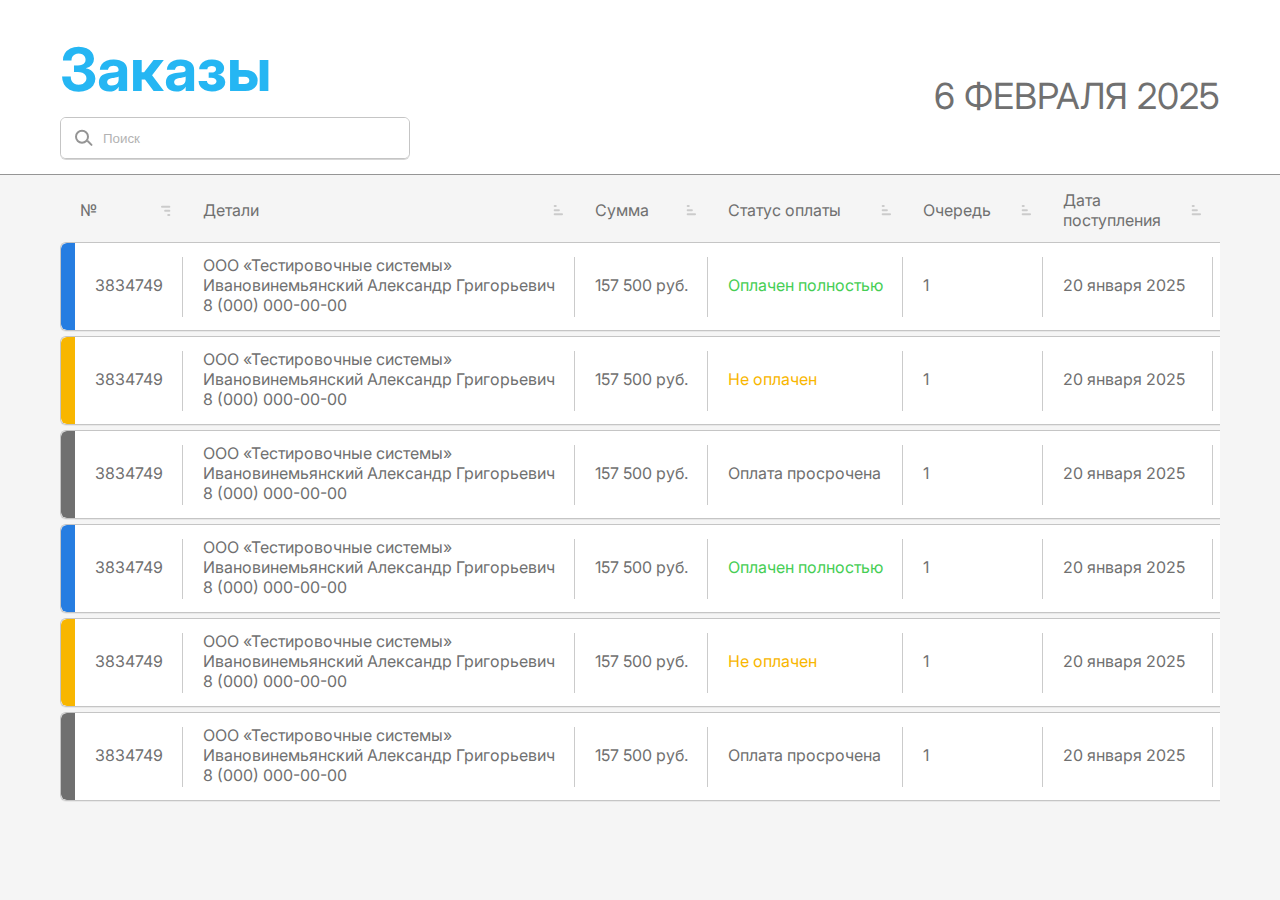
==== index.html @ 1454885c "Initial commit" ====
<!DOCTYPE html>
<html lang="ru">
<head>
    <meta charset="UTF-8">
    <meta http-equiv="X-UA-Compatible" content="IE=edge">
    <meta name="viewport" content="width=device-width, initial-scale=1.0">
    <link rel="preconnect" href="https://fonts.googleapis.com">
    <link rel="preconnect" href="https://fonts.gstatic.com" crossorigin>
    <link href="https://fonts.googleapis.com/css2?family=Inter:wght@400;500;600&display=swap" rel="stylesheet">
    <title>Convertify</title>
    <link rel="stylesheet" href="css/main.css">
</head>
<body>
    <header class="header" id="header">
        <div class="container">
            <div class="header_wrap">
                <div class="header_left">
                    <h1 class="header_title">
                        Заказы
                    </h1>
                    <div class="header_search">
                        <img src="img/search-icon.svg" alt="">
                        <input type="text" placeholder="Поиск">
                    </div>
                </div>
                <div class="header_right">
                    <div class="header_date">
                        6 ФЕВРАЛЯ 2025
                    </div>
                </div>
            </div>
        </div>
    </header>
    <section class="table" id="table">
        <div class="container">
            <div class="table_wrap">
                <table class="order">
                    <thead>
                        <tr class="table_header">
                            <th class="index">
                                <div class="table_name active">
                                    №
                                    <img src="img/filter-icon.svg" alt="filter" class="icon">
                                </div>
                            </th>
                            <th>
                                <div class="table_name">
                                    Детали
                                    <img src="img/filter-icon.svg" alt="filter" class="icon">
                                </div>
                            </th>
                            <th>
                                <div class="table_name">
                                    Сумма
                                    <img src="img/filter-icon.svg" alt="filter" class="icon">
                                </div>
                            </th>
                            <th>
                                <div class="table_name">
                                    Статус оплаты
                                    <img src="img/filter-icon.svg" alt="filter" class="icon">
                                </div>
                            </th>
                            <th>
                                <div class="table_name">
                                    Очередь
                                    <img src="img/filter-icon.svg" alt="filter" class="icon">
                                </div>
                            </th>
                            <th>
                                <div class="table_name">
                                    Дата поступления
                                    <img src="img/filter-icon.svg" alt="filter" class="icon">
                                </div>
                            </th>
                            <th>
                                <div class="table_name">
                                    Дата отгрузки
                                    <img src="img/filter-icon.svg" alt="filter" class="icon">
                                </div>
                            </th>
                            <th>
                                <div class="table_name">
                                    Этап выполнения
                                    <img src="img/filter-icon.svg" alt="filter" class="icon">
                                </div>
                            </th>
                        </tr>
                    </thead>
                    <tbody>
                        <tr>
                            <td class="index blue">
                                3834749
                            </td>
                            <td>
                                ООО «Тестировочные системы» <br>
                                Ивановинемьянский Александр Григорьевич <br>
                                8 (000) 000-00-00
                            </td>
                            <td>
                                157 500 руб.
                            </td>
                            <td class="status green">
                                Оплачен полностью
                            </td>
                            <td>
                                1
                            </td>
                            <td>
                                20 января 2025
                            </td>
                            <td>
                                7 февраля 2025
                            </td>
                            <td class="status blue">
                                Собирается на складе
                            </td>
                        </tr>
                        <tr>
                            <td class="index yellow">
                                3834749
                            </td>
                            <td>
                                ООО «Тестировочные системы» <br>
                                Ивановинемьянский Александр Григорьевич <br>
                                8 (000) 000-00-00
                            </td>
                            <td>
                                157 500 руб.
                            </td>
                            <td class="status yellow">
                                Не оплачен
                            </td>
                            <td>
                                1
                            </td>
                            <td>
                                20 января 2025
                            </td>
                            <td>
                                7 февраля 2025
                            </td>
                            <td class="status yellow">
                                Ожидается оплата
                            </td>
                        </tr>
                        <tr>
                            <td class="index black">
                                3834749
                            </td>
                            <td>
                                ООО «Тестировочные системы» <br>
                                Ивановинемьянский Александр Григорьевич <br>
                                8 (000) 000-00-00
                            </td>
                            <td>
                                157 500 руб.
                            </td>
                            <td class="status gray">
                                Оплата просрочена
                            </td>
                            <td>
                                1
                            </td>
                            <td>
                                20 января 2025
                            </td>
                            <td>
                                7 февраля 2025
                            </td>
                            <td class="status red">
                                Ожидает отмены
                            </td>
                        </tr>
                        <tr>
                            <td class="index blue">
                                3834749
                            </td>
                            <td>
                                ООО «Тестировочные системы» <br>
                                Ивановинемьянский Александр Григорьевич <br>
                                8 (000) 000-00-00
                            </td>
                            <td>
                                157 500 руб.
                            </td>
                            <td class="status green">
                                Оплачен полностью
                            </td>
                            <td>
                                1
                            </td>
                            <td>
                                20 января 2025
                            </td>
                            <td>
                                7 февраля 2025
                            </td>
                            <td class="status blue">
                                Собирается на складе
                            </td>
                        </tr>
                        <tr>
                            <td class="index yellow">
                                3834749
                            </td>
                            <td>
                                ООО «Тестировочные системы» <br>
                                Ивановинемьянский Александр Григорьевич <br>
                                8 (000) 000-00-00
                            </td>
                            <td>
                                157 500 руб.
                            </td>
                            <td class="status yellow">
                                Не оплачен
                            </td>
                            <td>
                                1
                            </td>
                            <td>
                                20 января 2025
                            </td>
                            <td>
                                7 февраля 2025
                            </td>
                            <td class="status yellow">
                                Ожидается оплата
                            </td>
                        </tr>
                        <tr>
                            <td class="index black">
                                3834749
                            </td>
                            <td>
                                ООО «Тестировочные системы» <br>
                                Ивановинемьянский Александр Григорьевич <br>
                                8 (000) 000-00-00
                            </td>
                            <td>
                                157 500 руб.
                            </td>
                            <td class="status gray">
                                Оплата просрочена
                            </td>
                            <td>
                                1
                            </td>
                            <td>
                                20 января 2025
                            </td>
                            <td>
                                7 февраля 2025
                            </td>
                            <td class="status red">
                                Ожидает отмены
                            </td>
                        </tr>
                    </tbody>
                </table>
            </div>
        </div>
    </section>
    <div class="modal" id="modal">
        <div class="modal_content">
            <div class="modal_head">
                <div class="modal_head_top">
                    <div class="modal_head_left">
                        <div class="modal_text">
                            3834752
                        </div>
                        <div class="modal_text">
                            <div class="modal_company">
                                ООО «Qwerty»
                            </div>
                            <div class="modal_company_desc">
                                Смирнова Елена Алексеевна
                            </div>
                            <div class="modal_company_desc">
                                8 (000) 000-00-00
                            </div>
                        </div>
                    </div>
                    <div class="modal_head_right">
                        <div class="modal_text">
                            1 февраля 2025
                        </div>
                        <div class="modal_text">
                            6 февраля 2025
                        </div>
                    </div>
                </div>
                <div class="modal_head_bottom">
                    <div class="status green">
                        Оплачен полностью
                    </div>
                    <div class="modal_price">
                        277 000 руб.
                    </div>
                </div>
            </div>
            <div class="modal_body">
                <div class="modal_body_tabs">
                    <div class="modal_body_tab active">
                        Заказ
                    </div>
                    <div class="modal_body_tab">
                        Этапы
                    </div>
                </div>
                <div class="modal_body_content">
                    <div class="modal_table show">
                        <table>
                            <thead>
                                <tr>
                                    <th>
                                        Артикул
                                    </th>
                                    <th>
                                        Позиция заказа
                                    </th>
                                    <th>
                                        Кол-во
                                    </th>
                                </tr>
                            </thead>
                            <tbody>
                                <tr>
                                    <td>
                                        Z000602
                                    </td>
                                    <td>
                                        Предмет А
                                    </td>
                                    <td>
                                        3
                                    </td>
                                </tr>
                                <tr>
                                    <td>
                                        Z000602
                                    </td>
                                    <td>
                                        Предмет А
                                    </td>
                                    <td>
                                        3
                                    </td>
                                </tr>
                                <tr>
                                    <td>
                                        Z000602
                                    </td>
                                    <td>
                                        Предмет А
                                    </td>
                                    <td>
                                        3
                                    </td>
                                </tr>
                                <tr>
                                    <td>
                                        Z000602
                                    </td>
                                    <td>
                                        Предмет А
                                    </td>
                                    <td>
                                        3
                                    </td>
                                </tr>
                                <tr>
                                    <td>
                                        Z000602
                                    </td>
                                    <td>
                                        Предмет А
                                    </td>
                                    <td>
                                        3
                                    </td>
                                </tr>
                                <tr>
                                    <td>
                                        Z000602
                                    </td>
                                    <td>
                                        Предмет А
                                    </td>
                                    <td>
                                        3
                                    </td>
                                </tr>
                                <tr>
                                    <td>
                                        Z000602
                                    </td>
                                    <td>
                                        Предмет А
                                    </td>
                                    <td>
                                        3
                                    </td>
                                </tr>
                                <tr>
                                    <td>
                                        Z000602
                                    </td>
                                    <td>
                                        Предмет А
                                    </td>
                                    <td>
                                        3
                                    </td>
                                </tr>
                            </tbody>
                        </table>
                    </div>
                    <div class="stages modal_stages">
                        <div class="stages_stage">
                            <div class="stages_stage_head">
                                Оплата
                                <img src="img/arrow-up-icon.svg" alt="arrow up">
                            </div>
                            <div class="stages_stage_body">
                                <div class="stages_stage_part">
                                    <div class="stages_stage_part_head">
                                        Оплачен
                                    </div>
                                    <div class="stages_stage_part_body">
                                        21 января 2025
                                    </div>
                                </div>
                            </div>
                        </div>
                        <div class="stages_stage">
                            <div class="stages_stage_head">
                                Комплектация
                                <img src="img/arrow-up-icon.svg" alt="arrow up">
                            </div>
                            <div class="stages_stage_body">
                                <div class="stages_stage_part">
                                    <div class="stages_stage_part_head">
                                        Дозаказ
                                    </div>
                                    <div class="stages_stage_part_body">
                                        21 января 2025
                                    </div>
                                </div>
                                <div class="stages_stage_part">
                                    <div class="stages_stage_part_head">
                                        Покраска
                                    </div>
                                    <div class="stages_stage_part_body">
                                        <div class="stages_stage_part">
                                            <div class="stages_stage_part_head">
                                                Принято
                                            </div>
                                            <div class="stages_stage_part_body">
                                                21 января 2025 <br>   Расчетная дата выполнения - 21 января 2025
                                            </div>
                                        </div>
                                        <div class="stages_stage_part">
                                            <div class="stages_stage_part_head">
                                                Выполнено
                                            </div>
                                            <div class="stages_stage_part_body">
                                                21 января 2025
                                            </div>
                                        </div>
                                        <div class="stages_stage_part">
                                            <div class="stages_stage_part_head">
                                                Отправлен на склад
                                            </div>
                                            <div class="stages_stage_part_body">
                                                21 января 2025
                                            </div>
                                        </div>
                                    </div>
                                </div>
                                <div class="stages_stage_part">
                                    <div class="stages_stage_part_head">
                                        Скатка
                                    </div>
                                    <div class="stages_stage_part_body">
                                        <div class="stages_stage_part">
                                            <div class="stages_stage_part_head">
                                                Принято
                                            </div>
                                            <div class="stages_stage_part_body">
                                                21 января 2025 <br>   Расчетная дата выполнения - 21 января 2025
                                            </div>
                                        </div>
                                        <div class="stages_stage_part">
                                            <div class="stages_stage_part_head">
                                                Выполнено
                                            </div>
                                            <div class="stages_stage_part_body">
                                                21 января 2025
                                            </div>
                                        </div>
                                        <div class="stages_stage_part">
                                            <div class="stages_stage_part_head">
                                                Отправлен на склад
                                            </div>
                                            <div class="stages_stage_part_body">
                                                21 января 2025
                                            </div>
                                        </div>
                                    </div>
                                </div>
                            </div>
                        </div>
                        <div class="stages_stage">
                            <div class="stages_stage_head">
                                Комплектация фурнитуры
                                <img src="img/arrow-up-icon.svg" alt="arrow up">
                            </div>
                            <div class="stages_stage_body">
                                <div class="stages_stage_part">
                                    <div class="stages_stage_part_head">
                                        Начата сборка
                                    </div>
                                    <div class="stages_stage_part_body">
                                        21 января 2025
                                    </div>
                                </div>
                                <div class="stages_stage_part">
                                    <div class="stages_stage_part_head">
                                        Выполнено
                                    </div>
                                    <div class="stages_stage_part_body">
                                        21 января 2025
                                    </div>
                                </div>
                                <div class="stages_stage_part">
                                    <div class="stages_stage_part_head">
                                        Передан на сборку
                                    </div>
                                    <div class="stages_stage_part_body">
                                        21 января 2025 <br> Площадка сборки №1
                                    </div>
                                </div>
                            </div>
                        </div>
                        <div class="stages_stage">
                            <div class="stages_stage_head">
                                Погрузочная площадка
                                <img src="img/arrow-up-icon.svg" alt="arrow up">
                            </div>
                            <div class="stages_stage_body">
                                <div class="stages_stage_part">
                                    <div class="stages_stage_part_head">
                                        Получен со склада
                                    </div>
                                    <div class="stages_stage_part_body">
                                        21 января 2025
                                    </div>
                                </div>
                            </div>
                        </div>
                        <div class="stages_stage">
                            <div class="stages_stage_head">
                                Отгрузка
                                <img src="img/arrow-up-icon.svg" alt="arrow up">
                            </div>
                            <div class="stages_stage_body">
                                <div class="stages_stage_part">
                                    <div class="stages_stage_part_head">
                                        Назначение машины
                                    </div>
                                    <div class="stages_stage_part_body">
                                        <div class="stages_stage_part_boxes">
                                            <div class="stages_stage_part_box">
                                                Машина №1
                                            </div>
                                            <div class="stages_stage_part_box">
                                                26 января 2025
                                            </div>
                                            <div class="stages_stage_part_box">
                                                12:00
                                            </div>
                                        </div>
                                    </div>
                                </div>
                                <div class="stages_stage_part">
                                    <div class="stages_stage_part_head">
                                        Ожидание машины
                                    </div>
                                </div>
                                <div class="stages_stage_part">
                                    <div class="stages_stage_part_head">
                                        Рейс согласован
                                    </div>
                                    <div class="stages_stage_part_body">
                                        Информация о рейсе - Машина №1, 26 января 2025, 12:00
                                    </div>
                                </div>
                                <div class="stages_stage_part">
                                    <div class="stages_stage_part_head">
                                        Полная отгрузка
                                    </div>
                                    <div class="stages_stage_part_body">
                                        21 января 2025
                                    </div>
                                </div>
                            </div>
                        </div>
                    </div>
                </div>
            </div>
        </div>
    </div>
    <script src="js/main.js"></script>
</body>
</html>
---- css/main.css ----
* {
  margin: 0;
  padding: 0;
  box-sizing: border-box;
}

html {
  scroll-behavior: smooth;
}

body {
  background: #F5F5F5;
  font-family: "Inter", sans-serif;
  display: flex;
  flex-direction: column;
  min-height: 100vh;
  color: #707070;
}

a {
  text-decoration: none;
  color: #000;
}

button {
  border: none;
  background: none;
  cursor: pointer;
}

input {
  border: none;
  display: block;
  outline: none;
}
input::-moz-placeholder {
  color: #B3B3B3;
}
input::placeholder {
  color: #B3B3B3;
}

textarea {
  background: #fff;
  border-radius: 12px;
  border: none;
  resize: none;
  height: 110px;
  padding: 10px 18px;
}
textarea::-moz-placeholder {
  color: #707070;
}
textarea::placeholder {
  color: #707070;
}

h1 {
  font-size: 60px;
  color: #25B6F3;
}

.container {
  width: calc(100% - 120px);
  margin: 0 auto;
}

/* -------------  Header  ---------------- */
.header {
  background: #fff;
  padding: 33px 0 15px;
}
.header_wrap {
  display: flex;
  align-items: center;
  justify-content: space-between;
}
.header_title {
  margin-bottom: 12px;
}
.header_search {
  border: 1px solid #C5C5C5;
  box-shadow: 0px 1px 0.5px rgba(0, 0, 0, 0.16);
  border-radius: 6px;
  width: 350px;
  position: relative;
  overflow: hidden;
}
.header_search img {
  position: absolute;
  left: 14px;
  top: 50%;
  transform: translateY(-50%);
  pointer-events: none;
}
.header_search input {
  height: 40px;
  padding-left: 42px;
  width: 100%;
}
.header_date {
  font-size: 36px;
  color: #707070;
}

/* -------------  Table  ---------------- */
.table {
  background: #F5F5F5;
  border-top: 1px solid #959595;
}
.table_wrap {
  overflow: auto;
}
.table table {
  width: 100%;
  border-collapse: separate;
  border-spacing: 0 5px;
}
.table table thead tr th {
  padding-top: 10px;
  padding-bottom: 7px;
  padding-left: 20px;
  padding-right: 12px;
}
.table table tbody tr {
  background: #fff;
  border: 1px solid #C5C5C5;
  box-shadow: 0px 1px 0.5px rgba(0, 0, 0, 0.0509804);
  border-radius: 6px;
  cursor: pointer;
}
.table table tbody tr td {
  border-top: 1px solid #C5C5C5;
  border-bottom: 1px solid #C5C5C5;
  padding-top: 12px;
  padding-bottom: 15px;
  padding-left: 20px;
  padding-right: 20px;
  overflow: hidden;
  position: relative;
  font-size: 16px;
  color: #707070;
  white-space: nowrap;
}
.table table tbody tr td:after {
  content: "";
  background: #CBCBCB;
  width: 1px;
  height: 60px;
  position: absolute;
  right: 0;
  top: 50%;
  transform: translateY(-50%);
}
.table table tbody tr td.index {
  position: relative;
  padding-left: 34px;
}
.table table tbody tr td.index.blue:before {
  background: #267DE1;
  border: none;
}
.table table tbody tr td.index.yellow:before {
  background: #F8B600;
  border: none;
}
.table table tbody tr td.index.black:before {
  background: #707070;
  border: none;
}
.table table tbody tr td.index.green:before {
  background: #46CE54;
  border: none;
}
.table table tbody tr td.index::before {
  content: "";
  background: none;
  border: 2px solid #959595;
  border-top-left-radius: 6px;
  border-bottom-left-radius: 6px;
  width: 14px;
  height: 100%;
  position: absolute;
  left: 0;
  top: 0;
}
.table table tbody tr td:first-child {
  border-top-left-radius: 6px;
  border-bottom-left-radius: 6px;
  border: 1px solid #C5C5C5;
  border-right: none;
}
.table table tbody tr td:last-child {
  border-top-right-radius: 6px;
  border-bottom-right-radius: 6px;
  border: 1px solid #C5C5C5;
  border-left: none;
}
.table table tbody tr td:last-child:after {
  display: none;
}
.table table_header {
  background: none;
}
.table_name {
  display: flex;
  align-items: center;
  justify-content: space-between;
  gap: 30px;
  width: 100%;
  font-size: 16px;
  font-weight: 400;
  color: #707070;
  text-align: left;
}
.table_name.active img {
  transform: rotate(180deg);
}
.table_name img {
  cursor: pointer;
}

.status_select {
  background: #FFFFFF;
  border: 1px solid #C5C5C5;
  box-shadow: 0px 1px 0.5px rgba(0, 0, 0, 0.160784);
  border-radius: 6px;
  padding: 8px;
}
.status.green {
  color: #46CE54;
}
.status.yellow {
  color: #F8B600;
}
.status.gray {
  color: #707070;
}
.status.blue {
  color: #267DE1;
}
.status.red {
  color: #D81111;
}

/* -------------  Modal  ---------------- */
.modal {
  background: rgba(0, 0, 0, 0.2);
  width: 100%;
  height: 100vh;
  position: fixed;
  display: flex;
  align-items: center;
  justify-content: center;
  padding-top: 30px;
  display: none;
}
.modal.show {
  display: flex;
}
.modal_content {
  background: #FFFFFF;
  border: 1px solid #CBCBCB;
  box-shadow: 0px 2px 1px rgba(0, 0, 0, 0.160784);
  -webkit-backdrop-filter: blur(14.5px);
          backdrop-filter: blur(14.5px);
  border-radius: 6px;
  top: 30px;
  margin: 0 auto;
  width: 600px;
  padding: 30px 20px;
  height: 90%;
  overflow: scroll;
}
.modal_head {
  margin-bottom: 14px;
}
.modal_head_top {
  display: flex;
  align-items: flex-start;
  justify-content: space-between;
  margin-bottom: 7px;
}
.modal_head_bottom {
  display: flex;
  justify-content: space-between;
  align-items: center;
  padding-bottom: 10px;
  border-bottom: 1px solid #CBCBCB;
}
.modal_body_tabs {
  display: flex;
  z-index: 2;
}
.modal_body_tab {
  background: #FFFFFF;
  border: 1px solid #E6E6E6;
  border-radius: 6px 6px 0px 0px;
  padding: 6px 15px;
  font-size: 14px;
  cursor: pointer;
}
.modal_body_tab.active {
  border-color: #CBCBCB;
  border-bottom: none;
}
.modal_body_content {
  background: #FFFFFF;
  border: 1px solid #CBCBCB;
  box-shadow: 0px 3px 3px rgba(0, 0, 0, 0.160784);
  border-radius: 0px 6px 6px 6px;
  min-height: 200px;
  margin-top: -1px;
}
.modal_text {
  font-size: 14px;
  margin-bottom: 3px;
}
.modal_company {
  font-size: 18px;
  margin-top: 11px;
  margin-bottom: 2px;
}
.modal_company_desc {
  margin-bottom: 2px;
}
.modal_price {
  font-size: 16px;
}
.modal table {
  width: 100%;
  border-collapse: collapse;
}
.modal table thead th {
  font-size: 12px;
  font-weight: 400;
  border-right: 1px solid #CBCBCB;
  height: 100%;
  padding: 8px 13px;
  text-align: left;
  border-bottom: 1px solid #CBCBCB;
}
.modal table tbody td {
  border-right: 1px solid #CBCBCB;
  border-bottom: 1px solid #CBCBCB;
  padding: 6px 13px 8px;
  font-size: 12px;
}
.modal .stages {
  font-size: 12px;
  padding: 17px 22px;
}
.modal .stages_stage {
  border-left: 1px solid #CBCBCB;
}
.modal .stages_stage:last-child {
  border: none;
}
.modal .stages_stage_head {
  display: flex;
  align-items: center;
  gap: 5px;
  margin-bottom: 6px;
  padding-left: 16px;
  position: relative;
  cursor: pointer;
}
.modal .stages_stage_head:before {
  content: "";
  background: #46CE54;
  border: 4px solid #fff;
  display: block;
  top: 0;
  left: -8px;
  width: 8px;
  height: 8px;
  border-radius: 50%;
  position: absolute;
}
.modal .stages_stage_part {
  margin-left: 33px;
  padding-bottom: 5px;
}
.modal .stages_stage_part .stages_stage_part {
  margin-left: 18px;
  margin-top: 3px;
}
.modal .stages_stage_part_head {
  margin-bottom: 1px;
  color: #707070;
  position: relative;
}
.modal .stages_stage_part_head:before {
  content: "";
  background: #46CE54;
  display: block;
  top: 6px;
  left: -15px;
  width: 5px;
  height: 5px;
  border-radius: 50%;
  position: absolute;
}
.modal .stages_stage_part_body {
  color: #959595;
}
.modal .stages_stage_part_boxes {
  display: flex;
  gap: 8px;
  margin-top: 5px;
}
.modal .stages_stage_part_box {
  background: #FFFFFF;
  border: 1px solid #C5C5C5;
  box-shadow: 0px 1px 0.5px rgba(0, 0, 0, 0.160784);
  border-radius: 2px;
  display: flex;
  align-items: center;
  justify-content: center;
  padding: 4px 8px;
}
.modal_table, .modal_stages {
  display: none;
}
.modal_table.show, .modal_stages.show {
  display: block;
}

@media screen and (max-width: 992px) {
  h1 {
    font-size: 40px;
  }
  .container {
    width: calc(100% - 60px);
  }
  .header_date {
    font-size: 24px;
  }
  .header_search {
    width: 300px;
  }
  .header_search input {
    height: 32px;
  }
}
@media screen and (max-width: 768px) {
  .container {
    width: 90%;
  }
  .header_wrap {
    flex-direction: column;
    align-items: flex-start;
    gap: 20px;
  }
  .header_search {
    width: 100%;
  }
}/*# sourceMappingURL=main.css.map */
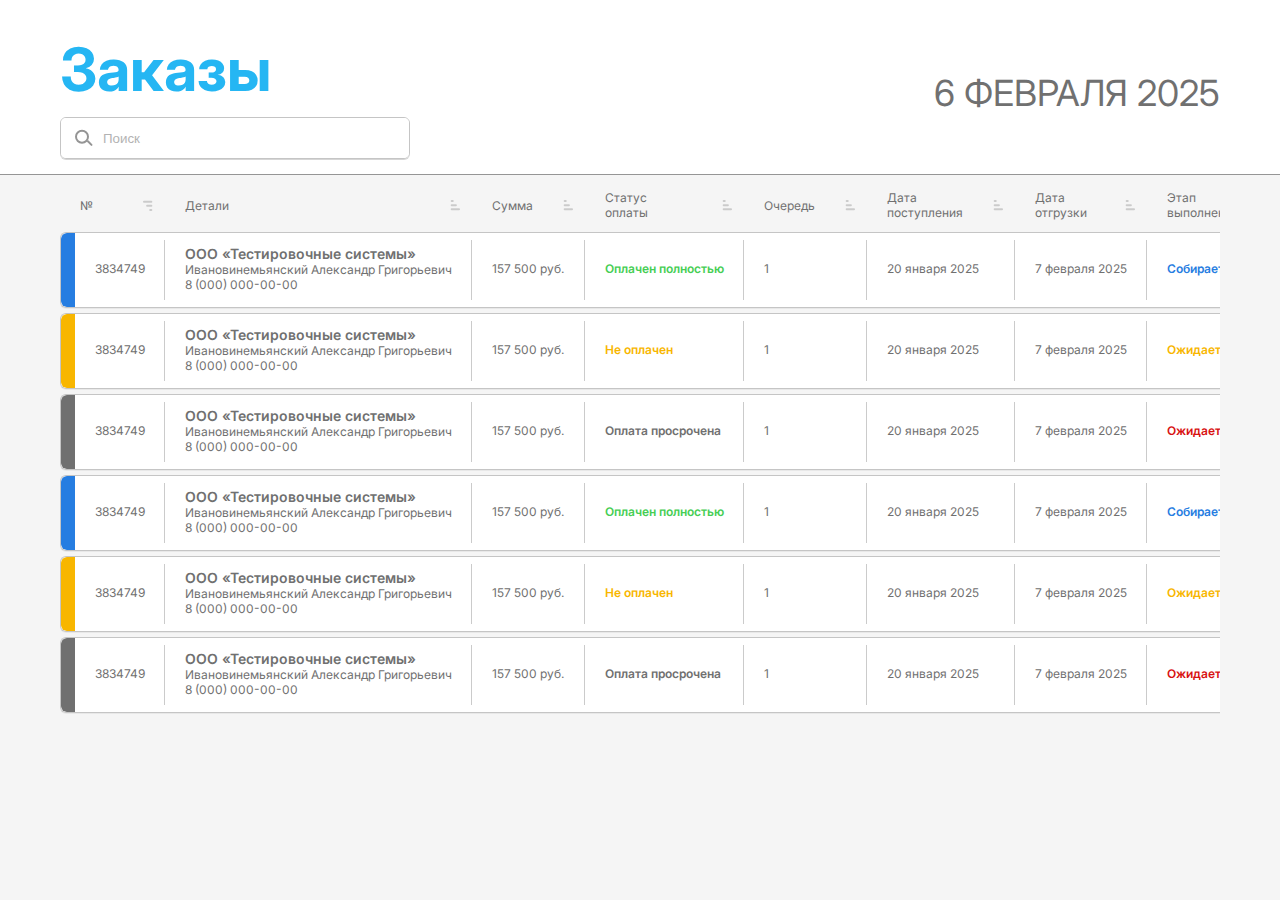
==== commit 0e18111a: "tasks page && fixes" ====
--- a/index.html
+++ b/index.html
@@ -93,7 +93,9 @@
                                 3834749
                             </td>
                             <td>
-                                ООО «Тестировочные системы» <br>
+                                <div class="company-name">
+                                    ООО «Тестировочные системы»
+                                </div>
                                 Ивановинемьянский Александр Григорьевич <br>
                                 8 (000) 000-00-00
                             </td>
@@ -121,7 +123,9 @@
                                 3834749
                             </td>
                             <td>
-                                ООО «Тестировочные системы» <br>
+                                <div class="company-name">
+                                    ООО «Тестировочные системы»
+                                </div>
                                 Ивановинемьянский Александр Григорьевич <br>
                                 8 (000) 000-00-00
                             </td>
@@ -149,7 +153,9 @@
                                 3834749
                             </td>
                             <td>
-                                ООО «Тестировочные системы» <br>
+                                <div class="company-name">
+                                    ООО «Тестировочные системы»
+                                </div>
                                 Ивановинемьянский Александр Григорьевич <br>
                                 8 (000) 000-00-00
                             </td>
@@ -177,7 +183,9 @@
                                 3834749
                             </td>
                             <td>
-                                ООО «Тестировочные системы» <br>
+                                <div class="company-name">
+                                    ООО «Тестировочные системы»
+                                </div>
                                 Ивановинемьянский Александр Григорьевич <br>
                                 8 (000) 000-00-00
                             </td>
@@ -205,7 +213,9 @@
                                 3834749
                             </td>
                             <td>
-                                ООО «Тестировочные системы» <br>
+                                <div class="company-name">
+                                    ООО «Тестировочные системы»
+                                </div>
                                 Ивановинемьянский Александр Григорьевич <br>
                                 8 (000) 000-00-00
                             </td>
@@ -233,7 +243,9 @@
                                 3834749
                             </td>
                             <td>
-                                ООО «Тестировочные системы» <br>
+                                <div class="company-name">
+                                    ООО «Тестировочные системы»
+                                </div>
                                 Ивановинемьянский Александр Григорьевич <br>
                                 8 (000) 000-00-00
                             </td>
@@ -270,7 +282,7 @@
                             3834752
                         </div>
                         <div class="modal_text">
-                            <div class="modal_company">
+                            <div class="modal_company company-name">
                                 ООО «Qwerty»
                             </div>
                             <div class="modal_company_desc">
@@ -282,12 +294,15 @@
                         </div>
                     </div>
                     <div class="modal_head_right">
-                        <div class="modal_text">
-                            1 февраля 2025
-                        </div>
-                        <div class="modal_text">
-                            6 февраля 2025
-                        </div>
+                        <div class="modal_head_dates">
+                            <div class="modal_text modal_date">
+                                1 февраля 2025
+                            </div>
+                            <div class="modal_text modal_date">
+                                6 февраля 2025
+                            </div>
+                        </div>
+                        <img src="img/dates-range-icon.svg" alt="range" class="modal_head_range">
                     </div>
                 </div>
                 <div class="modal_head_bottom">
--- a/css/main.css
+++ b/css/main.css
@@ -28,6 +28,10 @@
   cursor: pointer;
 }
 
+td::before {
+  box-sizing: border-box;
+}
+
 input {
   border: none;
   display: block;
@@ -58,6 +62,10 @@
 h1 {
   font-size: 60px;
   color: #25B6F3;
+}
+
+.bold {
+  font-weight: 600;
 }
 
 .container {
@@ -77,6 +85,10 @@
 }
 .header_title {
   margin-bottom: 12px;
+}
+.header_author {
+  font-size: 28px;
+  margin-bottom: 34px;
 }
 .header_search {
   border: 1px solid #C5C5C5;
@@ -101,6 +113,29 @@
 .header_date {
   font-size: 36px;
   color: #707070;
+  margin-bottom: 7px;
+}
+.header_right {
+  display: flex;
+  align-items: flex-start;
+  gap: 50px;
+}
+.header_right_names {
+  text-align: right;
+}
+.header_right_name {
+  font-size: 26px;
+}
+.header_right_time {
+  display: flex;
+  align-items: flex-start;
+  gap: 15px;
+}
+.header_right_time img {
+  margin-top: 15px;
+}
+.header_right_time span {
+  font-size: 62px;
 }
 
 /* -------------  Table  ---------------- */
@@ -115,6 +150,12 @@
   width: 100%;
   border-collapse: separate;
   border-spacing: 0 5px;
+}
+.table table.tasks tbody td.index {
+  padding-left: 74px;
+}
+.table table.tasks tbody td.index::before {
+  width: 46px;
 }
 .table table thead tr th {
   padding-top: 10px;
@@ -128,6 +169,53 @@
   box-shadow: 0px 1px 0.5px rgba(0, 0, 0, 0.0509804);
   border-radius: 6px;
   cursor: pointer;
+}
+.table table tbody tr.status-green .index:before {
+  background: #46CE54;
+  border: none;
+}
+.table table tbody tr.status-green .progress_wrap {
+  border-color: #46CE54;
+}
+.table table tbody tr.status-green .progress_bar, .table table tbody tr.status-green .progress_box {
+  background: #46CE54;
+}
+.table table tbody tr.status-blue .index:before {
+  background: #267DE1;
+  border: none;
+}
+.table table tbody tr.status-blue .progress_bar {
+  background: #267DE1;
+}
+.table table tbody tr.status-yellow .index:before {
+  background: #F8B600;
+  border: none;
+}
+.table table tbody tr.status-yellow .progress_wrap {
+  border-color: #F8B600;
+}
+.table table tbody tr.status-yellow .progress_bar, .table table tbody tr.status-yellow .progress_box {
+  background: #F8B600;
+}
+.table table tbody tr.status-gray .index:before {
+  background: #707070;
+  border: none;
+}
+.table table tbody tr.status-gray .progress_wrap {
+  border-color: #707070;
+}
+.table table tbody tr.status-gray .progress_bar, .table table tbody tr.status-gray .progress_box {
+  background: #707070;
+}
+.table table tbody tr.status-white .index:before {
+  background: none;
+  border: 2px solid #959595;
+}
+.table table tbody tr.status-white .progress_wrap {
+  border-color: #959595;
+}
+.table table tbody tr.status-white .progress_bar, .table table tbody tr.status-white .progress_box {
+  background: #959595;
 }
 .table table tbody tr td {
   border-top: 1px solid #C5C5C5;
@@ -138,7 +226,7 @@
   padding-right: 20px;
   overflow: hidden;
   position: relative;
-  font-size: 16px;
+  font-size: 12px;
   color: #707070;
   white-space: nowrap;
 }
@@ -208,7 +296,7 @@
   justify-content: space-between;
   gap: 30px;
   width: 100%;
-  font-size: 16px;
+  font-size: 12px;
   font-weight: 400;
   color: #707070;
   text-align: left;
@@ -219,7 +307,50 @@
 .table_name img {
   cursor: pointer;
 }
-
+.table .progress {
+  padding: 11px 15px 11px 12px;
+  width: 30%;
+}
+.table .progress_wrap {
+  border: 2px solid #46CE54;
+  box-shadow: 0px 1px 0.5px rgba(0, 0, 0, 0.160784);
+  border-radius: 6px;
+  padding: 3px;
+  position: relative;
+  overflow: hidden;
+  z-index: 1;
+}
+.table .progress_bar {
+  background: #46CE54;
+  width: 50%;
+  height: 100%;
+  position: absolute;
+  left: 0;
+  top: 0;
+  z-index: -1;
+}
+.table .progress_box {
+  background: #46CE54;
+  width: 94px;
+  border: 2px solid #FFFFFF;
+  box-shadow: 0px 1px 0.5px rgba(0, 0, 0, 0.160784);
+  border-radius: 6px;
+  margin-left: auto;
+  display: flex;
+  align-items: center;
+  justify-content: center;
+  font-size: 18px;
+  color: #fff;
+}
+
+.company-name {
+  font-size: 14px;
+  font-weight: 600;
+}
+
+.status {
+  font-weight: 600;
+}
 .status_select {
   background: #FFFFFF;
   border: 1px solid #C5C5C5;
@@ -281,6 +412,19 @@
   justify-content: space-between;
   margin-bottom: 7px;
 }
+.modal_head_right {
+  display: flex;
+  align-items: center;
+  gap: 6px;
+}
+.modal_head_dates {
+  display: flex;
+  flex-direction: column;
+  align-items: flex-end;
+}
+.modal_head_range {
+  margin-bottom: 1px;
+}
 .modal_head_bottom {
   display: flex;
   justify-content: space-between;
@@ -303,6 +447,7 @@
 .modal_body_tab.active {
   border-color: #CBCBCB;
   border-bottom: none;
+  font-weight: 600;
 }
 .modal_body_content {
   background: #FFFFFF;
@@ -326,6 +471,7 @@
 }
 .modal_price {
   font-size: 16px;
+  font-weight: 600;
 }
 .modal table {
   width: 100%;
@@ -333,7 +479,7 @@
 }
 .modal table thead th {
   font-size: 12px;
-  font-weight: 400;
+  font-weight: 600;
   border-right: 1px solid #CBCBCB;
   height: 100%;
   padding: 8px 13px;
@@ -352,6 +498,7 @@
 }
 .modal .stages_stage {
   border-left: 1px solid #CBCBCB;
+  padding-bottom: 5px;
 }
 .modal .stages_stage:last-child {
   border: none;
@@ -359,6 +506,7 @@
 .modal .stages_stage_head {
   display: flex;
   align-items: center;
+  font-weight: 600;
   gap: 5px;
   margin-bottom: 6px;
   padding-left: 16px;
@@ -387,6 +535,7 @@
 }
 .modal .stages_stage_part_head {
   margin-bottom: 1px;
+  font-weight: 600;
   color: #707070;
   position: relative;
 }
@@ -426,6 +575,21 @@
   display: block;
 }
 
+@media screen and (max-width: 1440px) {
+  .header.tasks .header_title {
+    font-size: 50px;
+  }
+}
+@media screen and (max-width: 1200px) {
+  .header.tasks .header_right {
+    flex-direction: column;
+    align-items: flex-end;
+    gap: 0;
+  }
+  .header.tasks .header_right_name {
+    display: none;
+  }
+}
 @media screen and (max-width: 992px) {
   h1 {
     font-size: 40px;
@@ -455,4 +619,22 @@
   .header_search {
     width: 100%;
   }
+}
+@media screen and (max-width: 576px) {
+  .header_title {
+    font-size: 40px !important;
+  }
+  .header_author {
+    font-size: 18px;
+  }
+  .header_date {
+    font-size: 18px;
+  }
+  .header_right_time img {
+    margin-top: 5px;
+    width: 36px;
+  }
+  .header_right_time span {
+    font-size: 36px;
+  }
 }/*# sourceMappingURL=main.css.map */